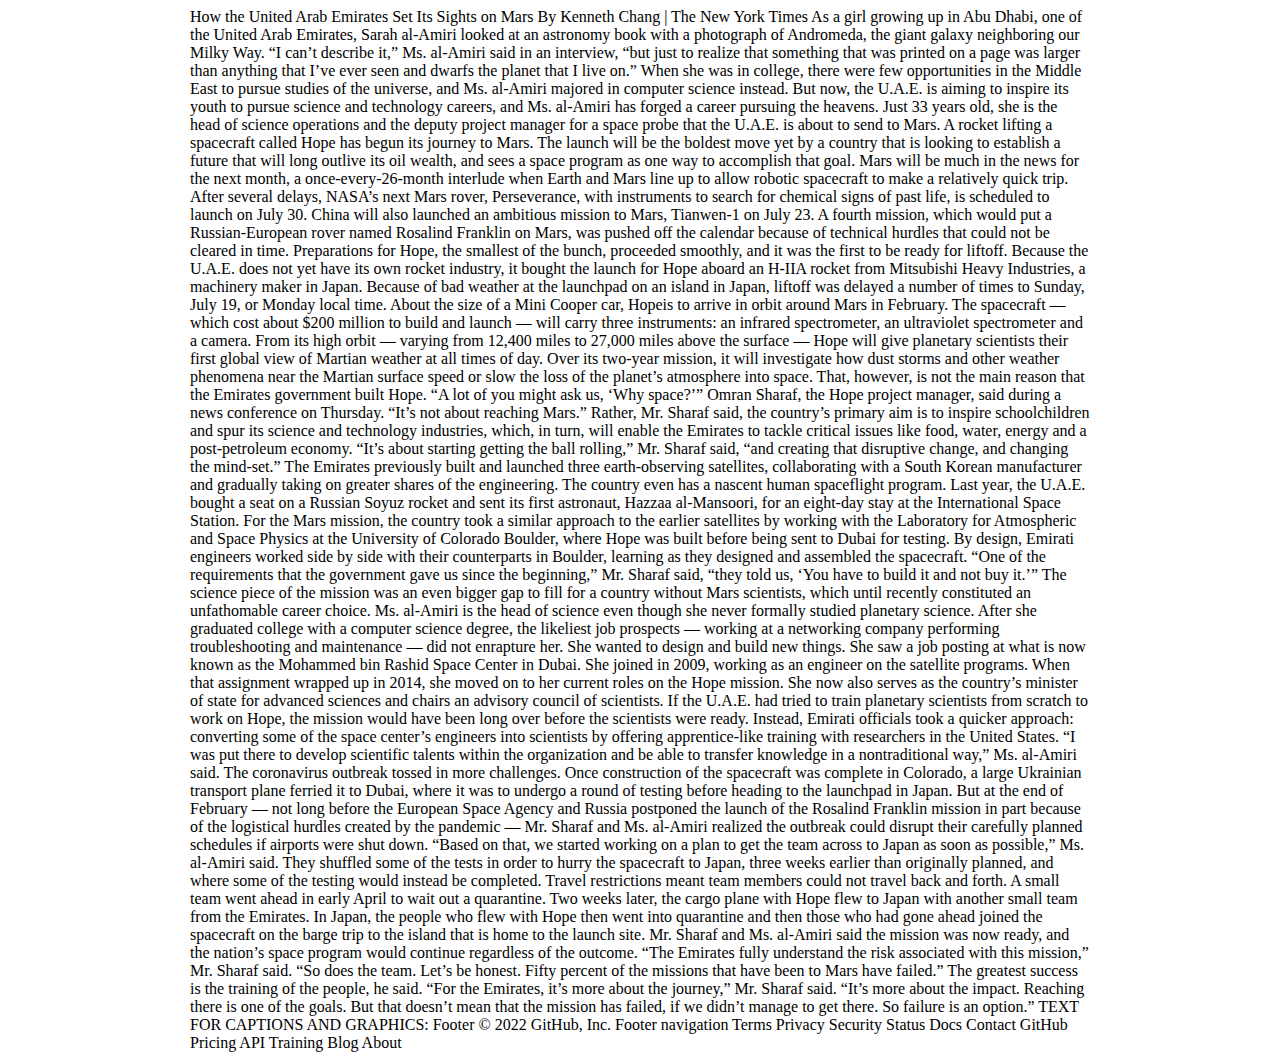
==== reeder_layout/index.html @ b531c31a "i" ====
<!DOCTYPE html>
<html>
    <head>
        <link rel="stylesheet" href="stylesheet.css">
        <title></title>
    </head>
    <body>
        <div id="content">
        How the United Arab Emirates Set Its Sights on Mars

By Kenneth Chang | The New York Times

As a girl growing up in Abu Dhabi, one of the United Arab Emirates, Sarah al-Amiri looked at an astronomy book with a photograph of Andromeda, the giant galaxy neighboring our Milky Way.

“I can’t describe it,” Ms. al-Amiri said in an interview, “but just to realize that something that was printed on a page was larger than anything that I’ve ever seen and dwarfs the planet that I live on.”

When she was in college, there were few opportunities in the Middle East to pursue studies of the universe, and Ms. al-Amiri majored in computer science instead. But now, the U.A.E. is aiming to inspire its youth to pursue science and technology careers, and Ms. al-Amiri has forged a career pursuing the heavens.

Just 33 years old, she is the head of science operations and the deputy project manager for a space probe that the U.A.E. is about to send to Mars.

A rocket lifting a spacecraft called Hope has begun its journey to Mars. The launch will be the boldest move yet by a country that is looking to establish a future that will long outlive its oil wealth, and sees a space program as one way to accomplish that goal.

Mars will be much in the news for the next month, a once-every-26-month interlude when Earth and Mars line up to allow robotic spacecraft to make a relatively quick trip. After several delays, NASA’s next Mars rover, Perseverance, with instruments to search for chemical signs of past life, is scheduled to launch on July 30. China will also launched an ambitious mission to Mars, Tianwen-1 on July 23.

A fourth mission, which would put a Russian-European rover named Rosalind Franklin on Mars, was pushed off the calendar because of technical hurdles that could not be cleared in time.

Preparations for Hope, the smallest of the bunch, proceeded smoothly, and it was the first to be ready for liftoff.

Because the U.A.E. does not yet have its own rocket industry, it bought the launch for Hope aboard an H-IIA rocket from Mitsubishi Heavy Industries, a machinery maker in Japan. Because of bad weather at the launchpad on an island in Japan, liftoff was delayed a number of times to Sunday, July 19, or Monday local time.

About the size of a Mini Cooper car, Hopeis to arrive in orbit around Mars in February. The spacecraft — which cost about $200 million to build and launch — will carry three instruments: an infrared spectrometer, an ultraviolet spectrometer and a camera.

From its high orbit — varying from 12,400 miles to 27,000 miles above the surface — Hope will give planetary scientists their first global view of Martian weather at all times of day. Over its two-year mission, it will investigate how dust storms and other weather phenomena near the Martian surface speed or slow the loss of the planet’s atmosphere into space.

That, however, is not the main reason that the Emirates government built Hope.

“A lot of you might ask us, ‘Why space?’” Omran Sharaf, the Hope project manager, said during a news conference on Thursday. “It’s not about reaching Mars.”

Rather, Mr. Sharaf said, the country’s primary aim is to inspire schoolchildren and spur its science and technology industries, which, in turn, will enable the Emirates to tackle critical issues like food, water, energy and a post-petroleum economy.

“It’s about starting getting the ball rolling,” Mr. Sharaf said, “and creating that disruptive change, and changing the mind-set.”

The Emirates previously built and launched three earth-observing satellites, collaborating with a South Korean manufacturer and gradually taking on greater shares of the engineering. The country even has a nascent human spaceflight program. Last year, the U.A.E. bought a seat on a Russian Soyuz rocket and sent its first astronaut, Hazzaa al-Mansoori, for an eight-day stay at the International Space Station.

For the Mars mission, the country took a similar approach to the earlier satellites by working with the Laboratory for Atmospheric and Space Physics at the University of Colorado Boulder, where Hope was built before being sent to Dubai for testing.

By design, Emirati engineers worked side by side with their counterparts in Boulder, learning as they designed and assembled the spacecraft. “One of the requirements that the government gave us since the beginning,” Mr. Sharaf said, “they told us, ‘You have to build it and not buy it.’”

The science piece of the mission was an even bigger gap to fill for a country without Mars scientists, which until recently constituted an unfathomable career choice.

Ms. al-Amiri is the head of science even though she never formally studied planetary science.

After she graduated college with a computer science degree, the likeliest job prospects — working at a networking company performing troubleshooting and maintenance — did not enrapture her. She wanted to design and build new things.

She saw a job posting at what is now known as the Mohammed bin Rashid Space Center in Dubai. She joined in 2009, working as an engineer on the satellite programs. When that assignment wrapped up in 2014, she moved on to her current roles on the Hope mission.

She now also serves as the country’s minister of state for advanced sciences and chairs an advisory council of scientists.

If the U.A.E. had tried to train planetary scientists from scratch to work on Hope, the mission would have been long over before the scientists were ready. Instead, Emirati officials took a quicker approach: converting some of the space center’s engineers into scientists by offering apprentice-like training with researchers in the United States.

“I was put there to develop scientific talents within the organization and be able to transfer knowledge in a nontraditional way,” Ms. al-Amiri said.

The coronavirus outbreak tossed in more challenges.

Once construction of the spacecraft was complete in Colorado, a large Ukrainian transport plane ferried it to Dubai, where it was to undergo a round of testing before heading to the launchpad in Japan.

But at the end of February — not long before the European Space Agency and Russia postponed the launch of the Rosalind Franklin mission in part because of the logistical hurdles created by the pandemic — Mr. Sharaf and Ms. al-Amiri realized the outbreak could disrupt their carefully planned schedules if airports were shut down.

“Based on that, we started working on a plan to get the team across to Japan as soon as possible,” Ms. al-Amiri said.

They shuffled some of the tests in order to hurry the spacecraft to Japan, three weeks earlier than originally planned, and where some of the testing would instead be completed.

Travel restrictions meant team members could not travel back and forth. A small team went ahead in early April to wait out a quarantine. Two weeks later, the cargo plane with Hope flew to Japan with another small team from the Emirates.

In Japan, the people who flew with Hope then went into quarantine and then those who had gone ahead joined the spacecraft on the barge trip to the island that is home to the launch site.

Mr. Sharaf and Ms. al-Amiri said the mission was now ready, and the nation’s space program would continue regardless of the outcome.

“The Emirates fully understand the risk associated with this mission,” Mr. Sharaf said. “So does the team. Let’s be honest. Fifty percent of the missions that have been to Mars have failed.”

The greatest success is the training of the people, he said.

“For the Emirates, it’s more about the journey,” Mr. Sharaf said. “It’s more about the impact. Reaching there is one of the goals. But that doesn’t mean that the mission has failed, if we didn’t manage to get there. So failure is an option.”


TEXT FOR CAPTIONS AND GRAPHICS:
Footer
© 2022 GitHub, Inc.
Footer navigation
Terms
Privacy
Security
Status
Docs
Contact GitHub
Pricing
API
Training
Blog
About
</div>

    </body>
</html>
---- reeder_layout/stylesheet.css ----
#content {
    margin: 0 auto;
    width: 900px;
}
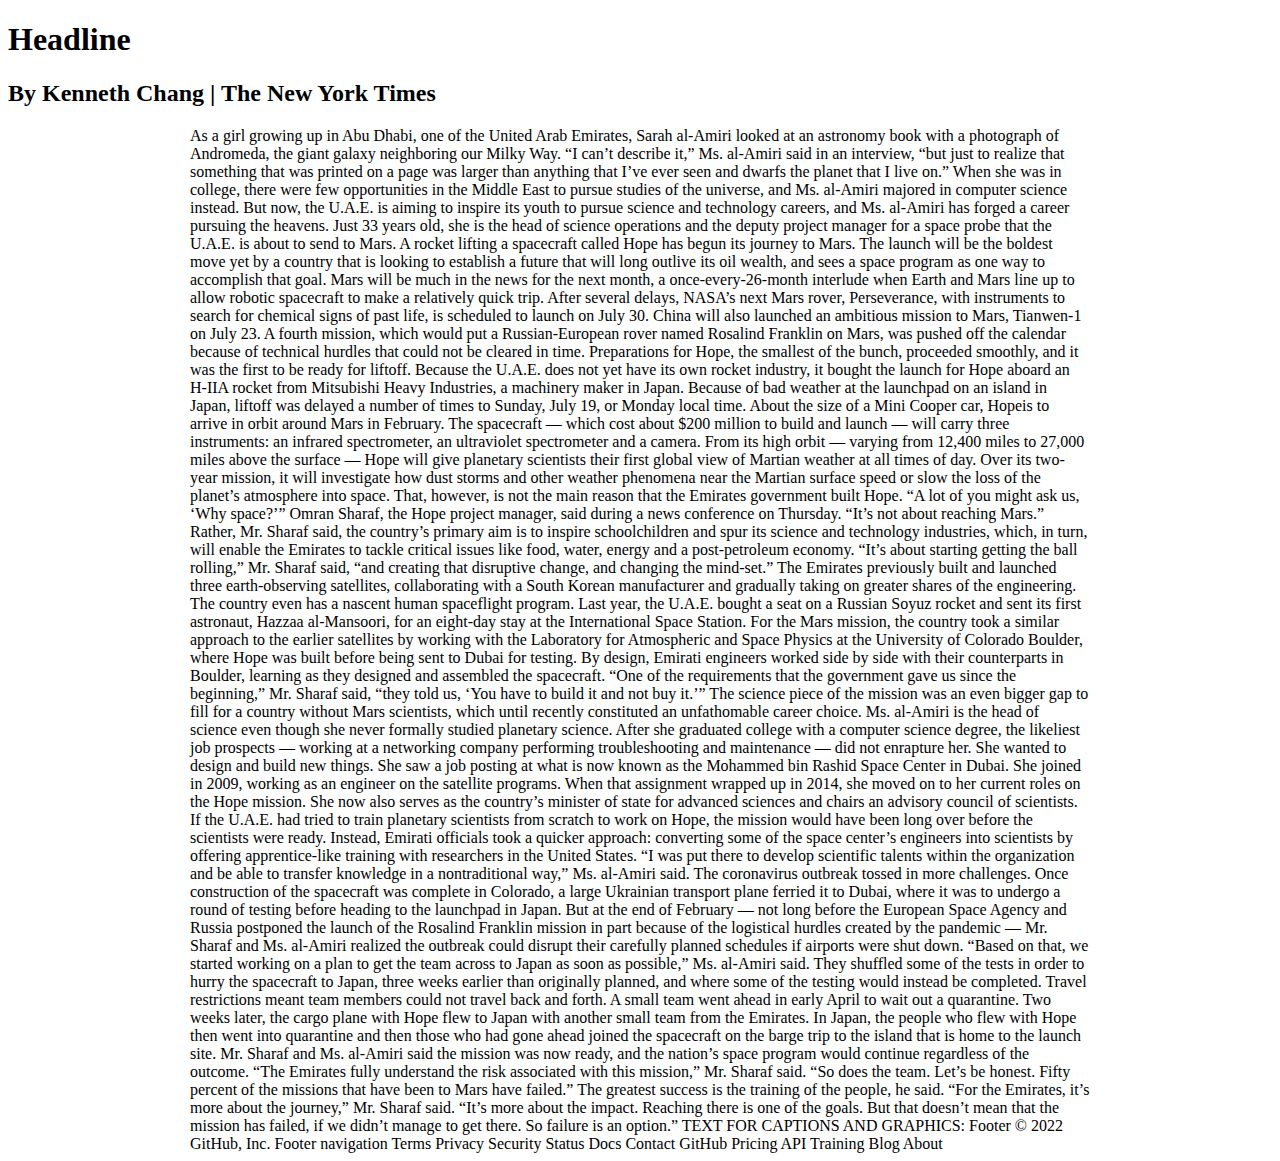
==== commit 0de29bf4: "d" ====
--- a/reeder_layout/index.html
+++ b/reeder_layout/index.html
@@ -3,12 +3,21 @@
     <head>
         <link rel="stylesheet" href="stylesheet.css">
         <title></title>
+    </div>
     </head>
+    <h1>
+        <div id="headline">
+        Headline
+        </div>
+    </h1>
+    <h2>
+        <div id="byline">
+            By Kenneth Chang | The New York Times
+        </div>
+    </h2>
     <body>
         <div id="content">
-        How the United Arab Emirates Set Its Sights on Mars
 
-By Kenneth Chang | The New York Times
 
 As a girl growing up in Abu Dhabi, one of the United Arab Emirates, Sarah al-Amiri looked at an astronomy book with a photograph of Andromeda, the giant galaxy neighboring our Milky Way.
 
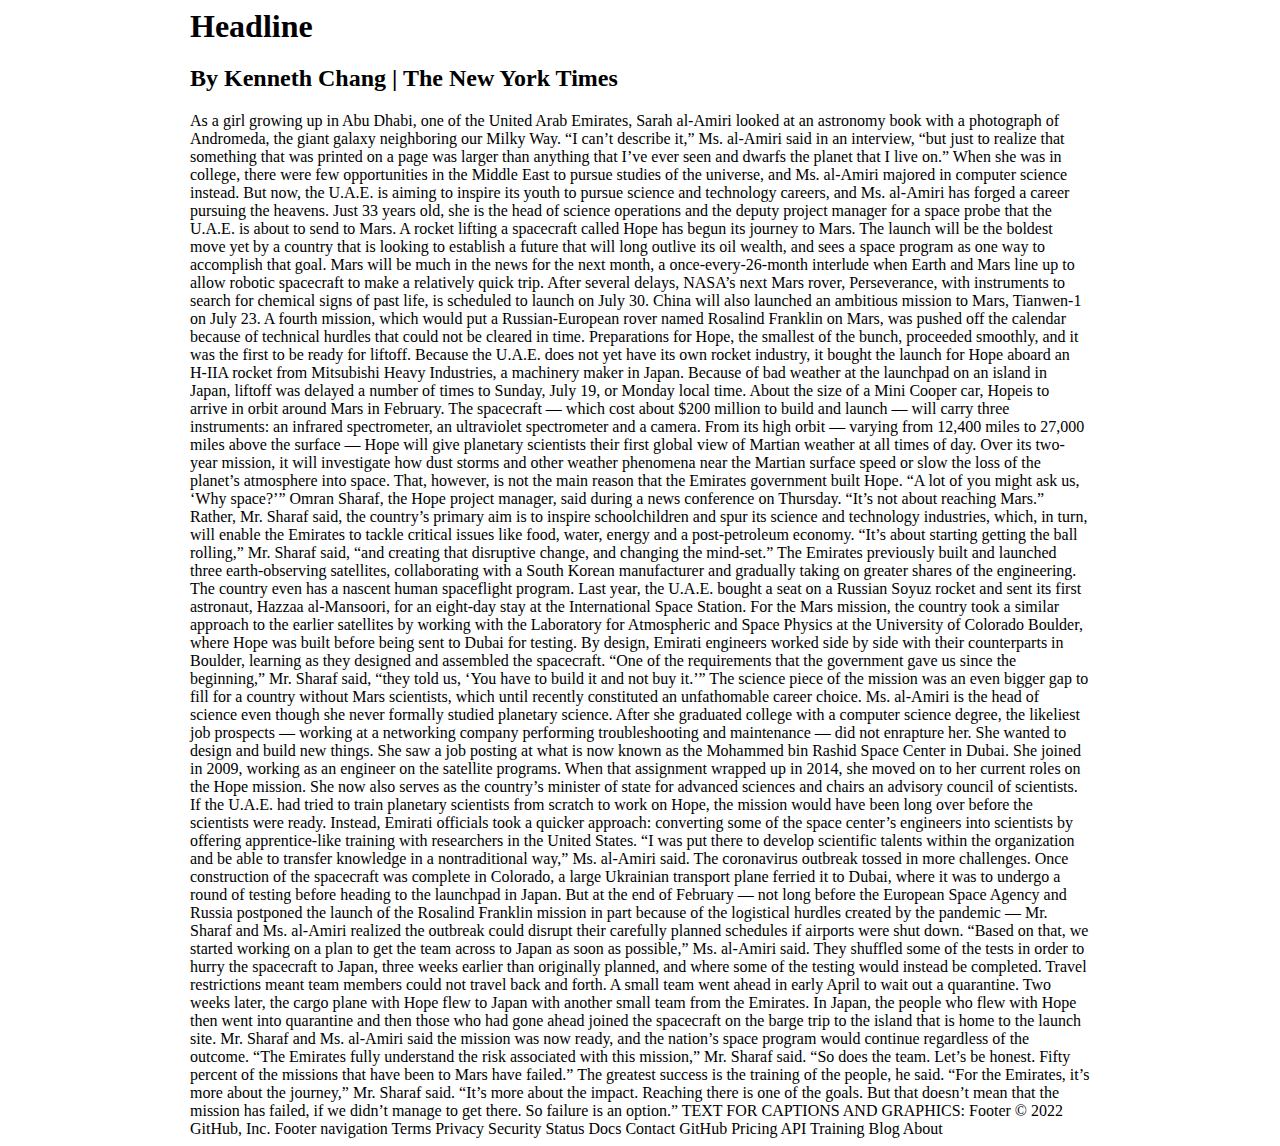
==== commit cb8f63cf: "Update index.html" ====
--- a/reeder_layout/index.html
+++ b/reeder_layout/index.html
@@ -3,8 +3,9 @@
     <head>
         <link rel="stylesheet" href="stylesheet.css">
         <title></title>
-    </div>
+    
     </head>
+    <div id="content">
     <h1>
         <div id="headline">
         Headline
@@ -16,7 +17,7 @@
         </div>
     </h2>
     <body>
-        <div id="content">
+    
 
 
 As a girl growing up in Abu Dhabi, one of the United Arab Emirates, Sarah al-Amiri looked at an astronomy book with a photograph of Andromeda, the giant galaxy neighboring our Milky Way.
--- a/reeder_layout/stylesheet.css
+++ b/reeder_layout/stylesheet.css
@@ -1,4 +1,8 @@
 #content {
     margin: 0 auto;
     width: 900px;
+}
+h1 {
+    margin: 0 auto;
+    width: 900px;
 }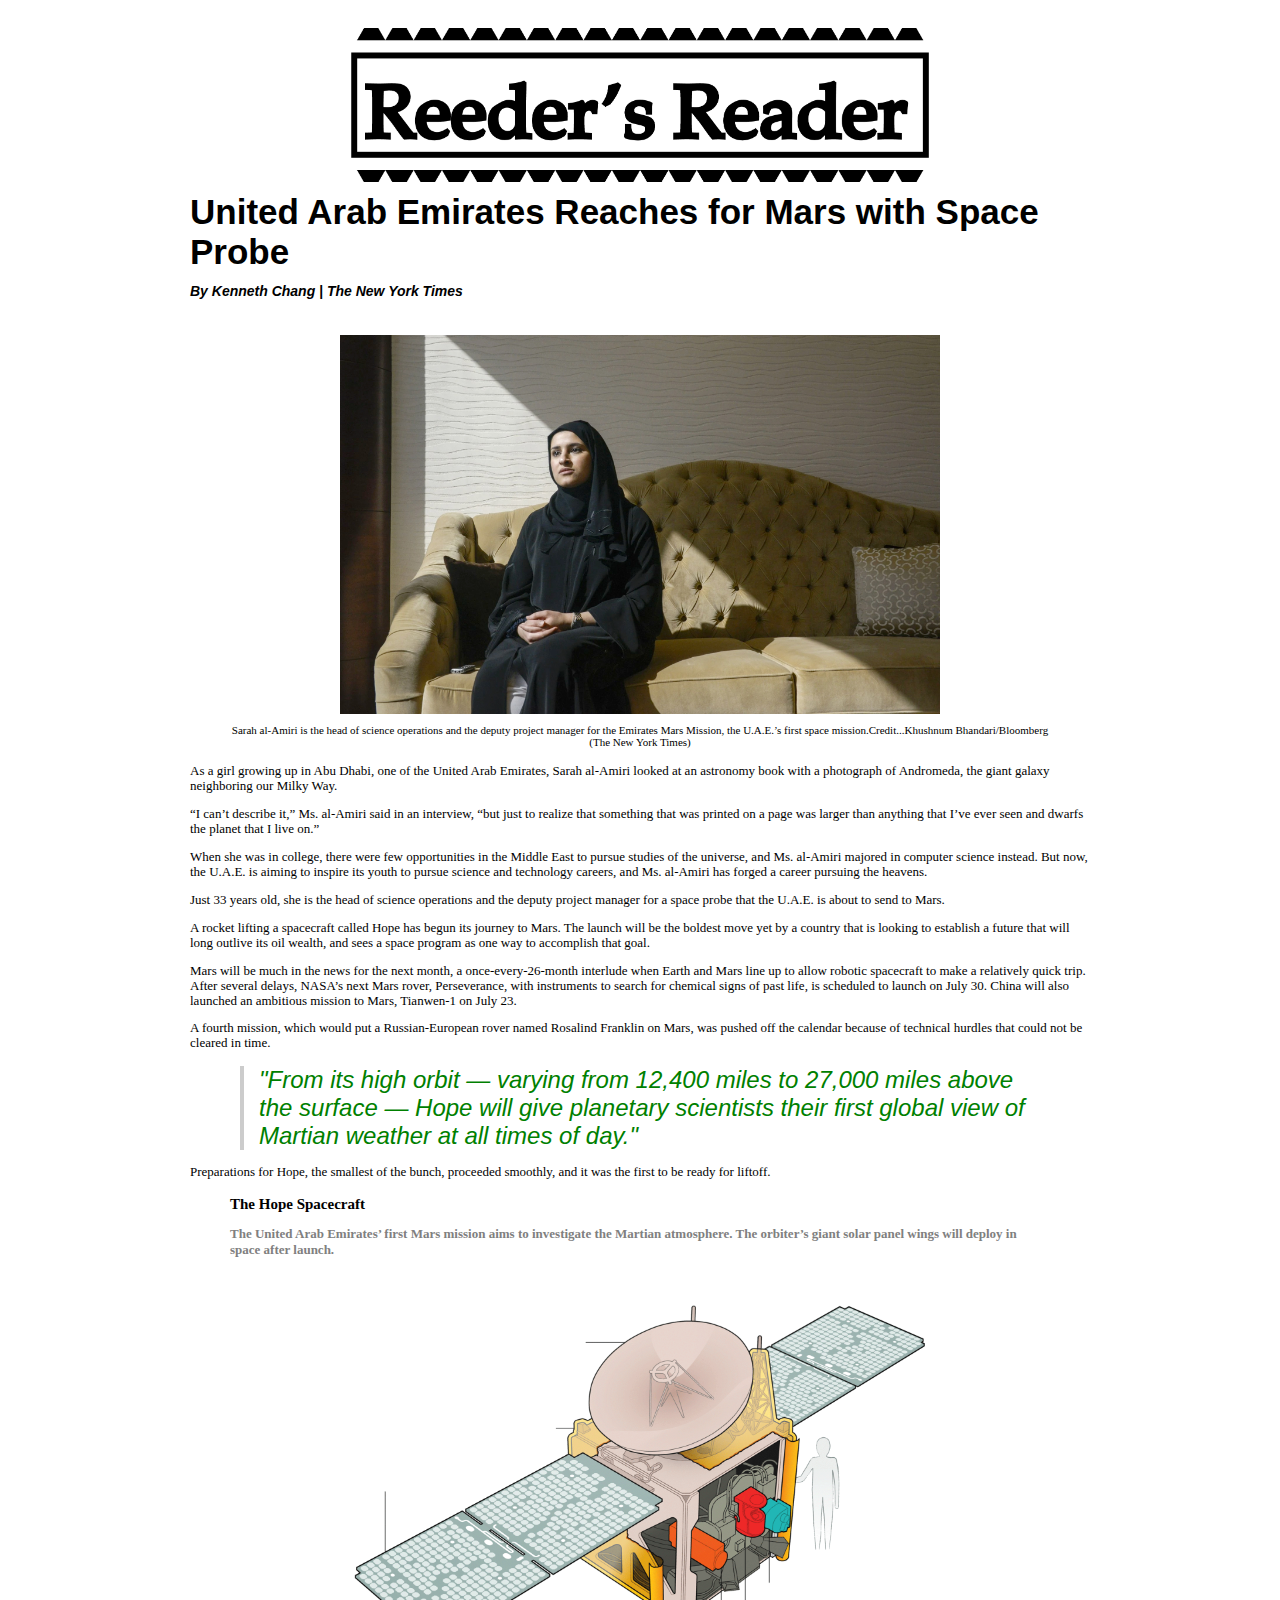
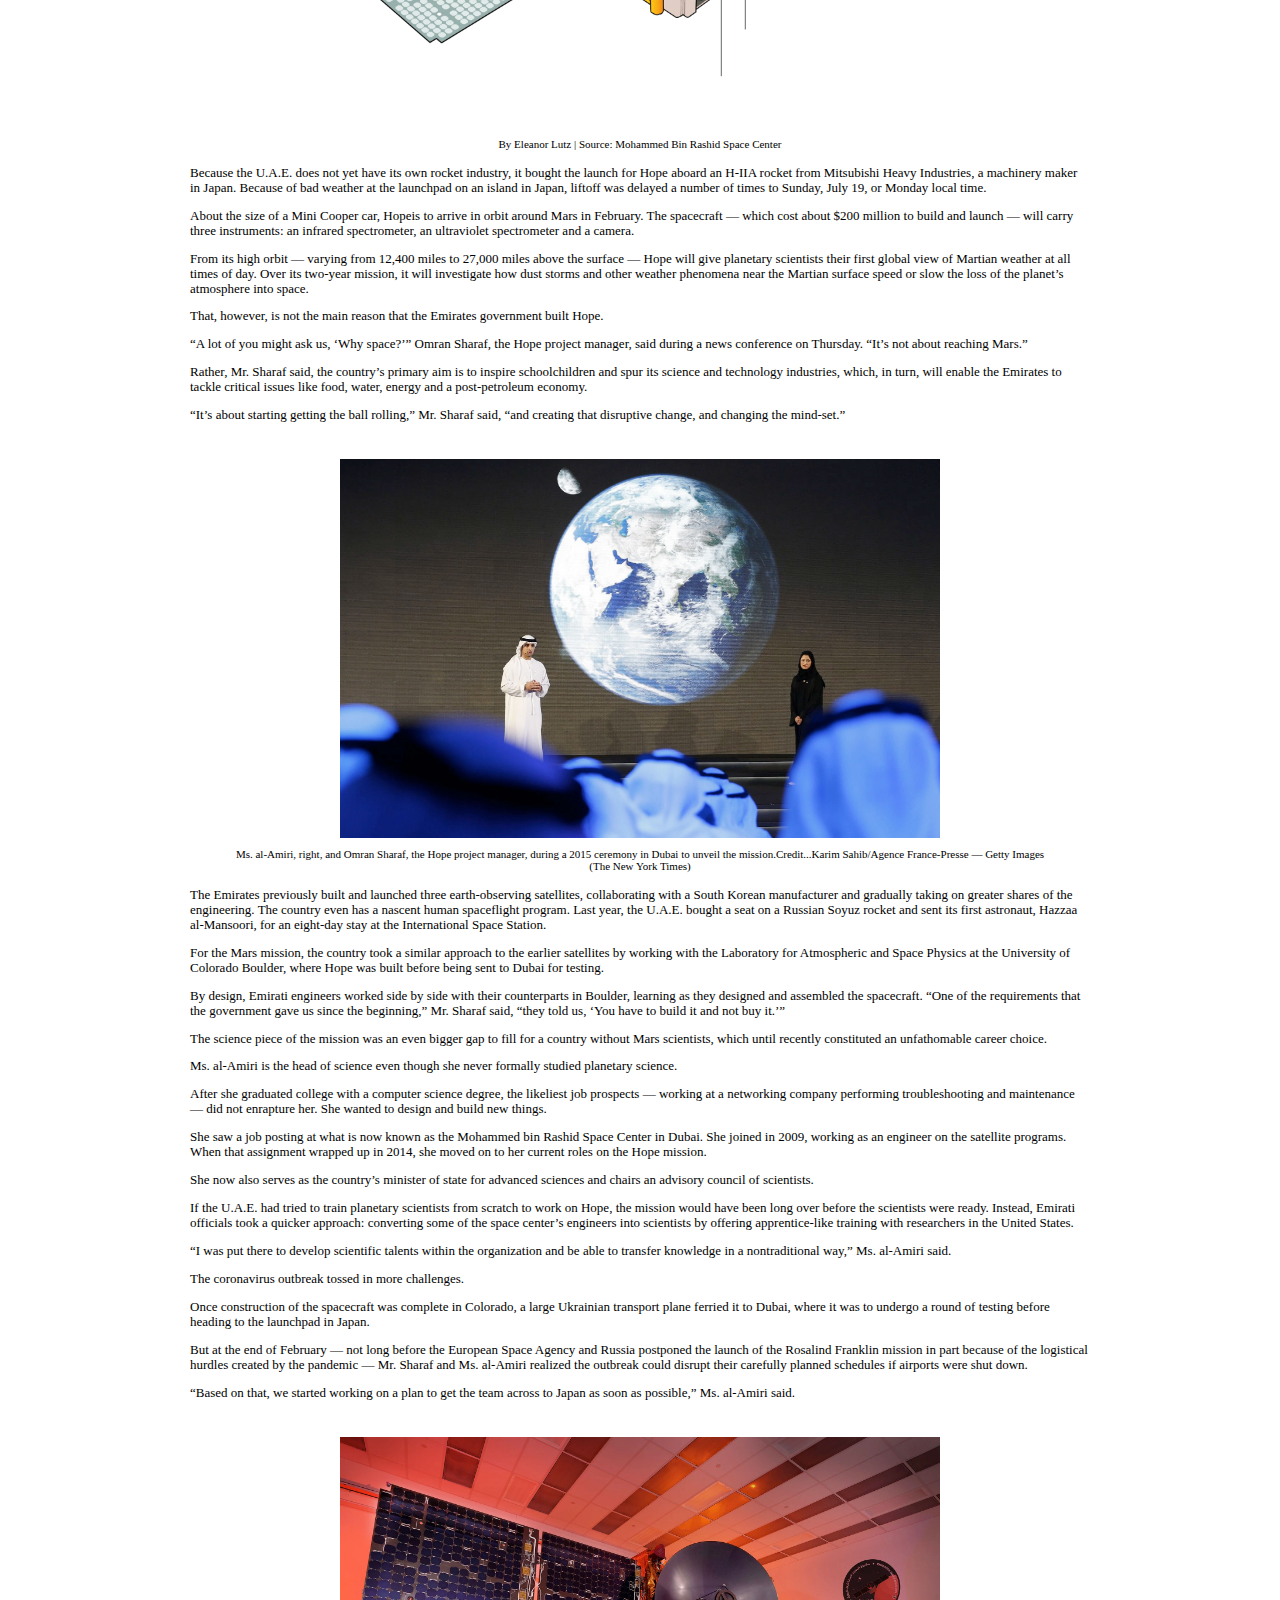
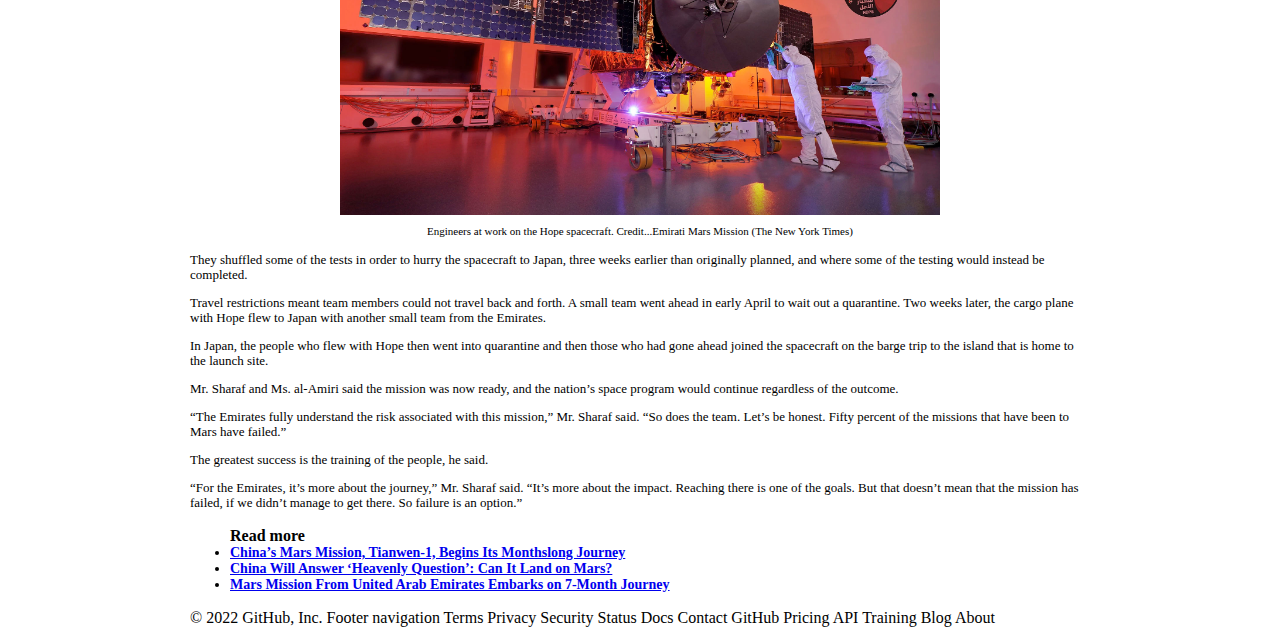
==== commit 8ab9f9de: "j" ====
--- a/reeder_layout/index.html
+++ b/reeder_layout/index.html
@@ -5,96 +5,111 @@
         <title></title>
     
     </head>
+    <img src="images/fake-masthead.png">
     <div id="content">
-    <h1>
-        <div id="headline">
-        Headline
-        </div>
-    </h1>
-    <h2>
-        <div id="byline">
-            By Kenneth Chang | The New York Times
-        </div>
-    </h2>
+    <h1>United Arab Emirates Reaches for Mars with Space Probe</h1>
+    <h2 id="byline">By Kenneth Chang | The New York Times</h2>
     <body>
     
+<figure> 
+    <img src="images/uae-mars1.jpeg">
+    <figcaption>Sarah al-Amiri is the head of science operations and the deputy project manager for the Emirates Mars Mission, the U.A.E.’s first space mission.Credit...Khushnum Bhandari/Bloomberg (The New York Times)</figcaption>
+</figure>
 
+<p>
+As a girl growing up in Abu Dhabi, one of the United Arab Emirates, Sarah al-Amiri looked at an astronomy book with a photograph of Andromeda, the giant galaxy neighboring our Milky Way.</p>
+<p>
+“I can’t describe it,” Ms. al-Amiri said in an interview, “but just to realize that something that was printed on a page was larger than anything that I’ve ever seen and dwarfs the planet that I live on.”</p>
+<p>
+When she was in college, there were few opportunities in the Middle East to pursue studies of the universe, and Ms. al-Amiri majored in computer science instead. But now, the U.A.E. is aiming to inspire its youth to pursue science and technology careers, and Ms. al-Amiri has forged a career pursuing the heavens.</p>
+<p>
+Just 33 years old, she is the head of science operations and the deputy project manager for a space probe that the U.A.E. is about to send to Mars.</p>
+<p>
+A rocket lifting a spacecraft called Hope has begun its journey to Mars. The launch will be the boldest move yet by a country that is looking to establish a future that will long outlive its oil wealth, and sees a space program as one way to accomplish that goal.</p>
+<p>
+Mars will be much in the news for the next month, a once-every-26-month interlude when Earth and Mars line up to allow robotic spacecraft to make a relatively quick trip. After several delays, NASA’s next Mars rover, Perseverance, with instruments to search for chemical signs of past life, is scheduled to launch on July 30. China will also launched an ambitious mission to Mars, Tianwen-1 on July 23.</p>
+<p>
+A fourth mission, which would put a Russian-European rover named Rosalind Franklin on Mars, was pushed off the calendar because of technical hurdles that could not be cleared in time.</p>
+<blockquote>"From its high orbit — varying from 12,400 miles to 27,000 miles above the surface — Hope will give planetary scientists their first global view of Martian weather at all times of day."</blockquote>
+<p>
+Preparations for Hope, the smallest of the bunch, proceeded smoothly, and it was the first to be ready for liftoff.</p>
+<figure>
+    <h2>The Hope Spacecraft</h2>
+    <h3>The United Arab Emirates’ first Mars mission aims to investigate the Martian atmosphere. The orbiter’s giant solar panel wings will deploy in space after launch.</h3>
+    <img src="images/hope-spacecraft-graphic.gif">
+    <figcaption>By Eleanor Lutz | Source: Mohammed Bin Rashid Space Center</figcaption>
+</figure>
+<p>
+Because the U.A.E. does not yet have its own rocket industry, it bought the launch for Hope aboard an H-IIA rocket from Mitsubishi Heavy Industries, a machinery maker in Japan. Because of bad weather at the launchpad on an island in Japan, liftoff was delayed a number of times to Sunday, July 19, or Monday local time.</p>
+<p>
+About the size of a Mini Cooper car, Hopeis to arrive in orbit around Mars in February. The spacecraft — which cost about $200 million to build and launch — will carry three instruments: an infrared spectrometer, an ultraviolet spectrometer and a camera.</p>
+<p>
+From its high orbit — varying from 12,400 miles to 27,000 miles above the surface — Hope will give planetary scientists their first global view of Martian weather at all times of day. Over its two-year mission, it will investigate how dust storms and other weather phenomena near the Martian surface speed or slow the loss of the planet’s atmosphere into space.</p>
+<p>
+That, however, is not the main reason that the Emirates government built Hope.
+</p>
+<p>
+“A lot of you might ask us, ‘Why space?’” Omran Sharaf, the Hope project manager, said during a news conference on Thursday. “It’s not about reaching Mars.”</p>
+<p>
+Rather, Mr. Sharaf said, the country’s primary aim is to inspire schoolchildren and spur its science and technology industries, which, in turn, will enable the Emirates to tackle critical issues like food, water, energy and a post-petroleum economy.</p>
+<p>
+“It’s about starting getting the ball rolling,” Mr. Sharaf said, “and creating that disruptive change, and changing the mind-set.”</p>
+<figure>
+    <img src="images/uae-mars2.jpeg">
+    <figcaption>Ms. al-Amiri, right, and Omran Sharaf, the Hope project manager, during a 2015 ceremony in Dubai to unveil the mission.Credit...Karim Sahib/Agence France-Presse — Getty Images (The New York Times)</figcaption>
+</figure>
+<p>
+The Emirates previously built and launched three earth-observing satellites, collaborating with a South Korean manufacturer and gradually taking on greater shares of the engineering. The country even has a nascent human spaceflight program. Last year, the U.A.E. bought a seat on a Russian Soyuz rocket and sent its first astronaut, Hazzaa al-Mansoori, for an eight-day stay at the International Space Station.</p>
+<p>
+For the Mars mission, the country took a similar approach to the earlier satellites by working with the Laboratory for Atmospheric and Space Physics at the University of Colorado Boulder, where Hope was built before being sent to Dubai for testing.</p>
+<p>
+By design, Emirati engineers worked side by side with their counterparts in Boulder, learning as they designed and assembled the spacecraft. “One of the requirements that the government gave us since the beginning,” Mr. Sharaf said, “they told us, ‘You have to build it and not buy it.’”</p>
+<p>
+The science piece of the mission was an even bigger gap to fill for a country without Mars scientists, which until recently constituted an unfathomable career choice.</p>
+<p>
+Ms. al-Amiri is the head of science even though she never formally studied planetary science.</p>
+<p>
+After she graduated college with a computer science degree, the likeliest job prospects — working at a networking company performing troubleshooting and maintenance — did not enrapture her. She wanted to design and build new things.</p>
+<p>
+She saw a job posting at what is now known as the Mohammed bin Rashid Space Center in Dubai. She joined in 2009, working as an engineer on the satellite programs. When that assignment wrapped up in 2014, she moved on to her current roles on the Hope mission.</p>
+<p>
+She now also serves as the country’s minister of state for advanced sciences and chairs an advisory council of scientists.</p>
+<p>
+If the U.A.E. had tried to train planetary scientists from scratch to work on Hope, the mission would have been long over before the scientists were ready. Instead, Emirati officials took a quicker approach: converting some of the space center’s engineers into scientists by offering apprentice-like training with researchers in the United States.</p>
+<p>
+“I was put there to develop scientific talents within the organization and be able to transfer knowledge in a nontraditional way,” Ms. al-Amiri said.</p>
+<p>
+The coronavirus outbreak tossed in more challenges.</p>
+<p>
+Once construction of the spacecraft was complete in Colorado, a large Ukrainian transport plane ferried it to Dubai, where it was to undergo a round of testing before heading to the launchpad in Japan.</p>
+<p>
+But at the end of February — not long before the European Space Agency and Russia postponed the launch of the Rosalind Franklin mission in part because of the logistical hurdles created by the pandemic — Mr. Sharaf and Ms. al-Amiri realized the outbreak could disrupt their carefully planned schedules if airports were shut down.</p>
+<p>
+“Based on that, we started working on a plan to get the team across to Japan as soon as possible,” Ms. al-Amiri said.</p>
+<figure>
+    <img src="images/uae-mars3.jpeg">
+    <figcaption>Engineers at work on the Hope spacecraft. Credit...Emirati Mars Mission (The New York Times)</figcaption>
+</figure>
+<p>
+They shuffled some of the tests in order to hurry the spacecraft to Japan, three weeks earlier than originally planned, and where some of the testing would instead be completed.</p>
+<p>
+Travel restrictions meant team members could not travel back and forth. A small team went ahead in early April to wait out a quarantine. Two weeks later, the cargo plane with Hope flew to Japan with another small team from the Emirates.</p>
+<p>
+In Japan, the people who flew with Hope then went into quarantine and then those who had gone ahead joined the spacecraft on the barge trip to the island that is home to the launch site.</p>
+<p>
+Mr. Sharaf and Ms. al-Amiri said the mission was now ready, and the nation’s space program would continue regardless of the outcome.</p>
+<p>
+“The Emirates fully understand the risk associated with this mission,” Mr. Sharaf said. “So does the team. Let’s be honest. Fifty percent of the missions that have been to Mars have failed.”</p>
+<p>
+The greatest success is the training of the people, he said.</p>
+<p>
+“For the Emirates, it’s more about the journey,” Mr. Sharaf said. “It’s more about the impact. Reaching there is one of the goals. But that doesn’t mean that the mission has failed, if we didn’t manage to get there. So failure is an option.”</p>
+<ul>Read more
+    <li> <a href="https://www.nytimes.com/2020/07/22/science/mars-china-launch.html?action=click&block=associated_collection_recirc&impression_id=8fa169b0-cd41-11ea-9e45-6dfedec6de97&index=0&pgtype=Article&region=footer">China’s Mars Mission, Tianwen-1, Begins Its Monthslong Journey</a></li>
+    <li><a href="https://www.nytimes.com/2020/07/22/science/china-mars-mission.html?action=click&block=associated_collection_recirc&impression_id=8fa169b1-cd41-11ea-9e45-6dfedec6de97&index=1&pgtype=Article&region=footer">China Will Answer ‘Heavenly Question’: Can It Land on Mars?</a></li>
+    <li><a href="https://www.nytimes.com/2020/07/19/science/emirates-mars-mission.html?action=click&block=associated_collection_recirc&impression_id=8fa169b2-cd41-11ea-9e45-6dfedec6de97&index=2&pgtype=Article&region=footer">Mars Mission From United Arab Emirates Embarks on 7-Month Journey</a></li>
+</ul>
 
-As a girl growing up in Abu Dhabi, one of the United Arab Emirates, Sarah al-Amiri looked at an astronomy book with a photograph of Andromeda, the giant galaxy neighboring our Milky Way.
-
-“I can’t describe it,” Ms. al-Amiri said in an interview, “but just to realize that something that was printed on a page was larger than anything that I’ve ever seen and dwarfs the planet that I live on.”
-
-When she was in college, there were few opportunities in the Middle East to pursue studies of the universe, and Ms. al-Amiri majored in computer science instead. But now, the U.A.E. is aiming to inspire its youth to pursue science and technology careers, and Ms. al-Amiri has forged a career pursuing the heavens.
-
-Just 33 years old, she is the head of science operations and the deputy project manager for a space probe that the U.A.E. is about to send to Mars.
-
-A rocket lifting a spacecraft called Hope has begun its journey to Mars. The launch will be the boldest move yet by a country that is looking to establish a future that will long outlive its oil wealth, and sees a space program as one way to accomplish that goal.
-
-Mars will be much in the news for the next month, a once-every-26-month interlude when Earth and Mars line up to allow robotic spacecraft to make a relatively quick trip. After several delays, NASA’s next Mars rover, Perseverance, with instruments to search for chemical signs of past life, is scheduled to launch on July 30. China will also launched an ambitious mission to Mars, Tianwen-1 on July 23.
-
-A fourth mission, which would put a Russian-European rover named Rosalind Franklin on Mars, was pushed off the calendar because of technical hurdles that could not be cleared in time.
-
-Preparations for Hope, the smallest of the bunch, proceeded smoothly, and it was the first to be ready for liftoff.
-
-Because the U.A.E. does not yet have its own rocket industry, it bought the launch for Hope aboard an H-IIA rocket from Mitsubishi Heavy Industries, a machinery maker in Japan. Because of bad weather at the launchpad on an island in Japan, liftoff was delayed a number of times to Sunday, July 19, or Monday local time.
-
-About the size of a Mini Cooper car, Hopeis to arrive in orbit around Mars in February. The spacecraft — which cost about $200 million to build and launch — will carry three instruments: an infrared spectrometer, an ultraviolet spectrometer and a camera.
-
-From its high orbit — varying from 12,400 miles to 27,000 miles above the surface — Hope will give planetary scientists their first global view of Martian weather at all times of day. Over its two-year mission, it will investigate how dust storms and other weather phenomena near the Martian surface speed or slow the loss of the planet’s atmosphere into space.
-
-That, however, is not the main reason that the Emirates government built Hope.
-
-“A lot of you might ask us, ‘Why space?’” Omran Sharaf, the Hope project manager, said during a news conference on Thursday. “It’s not about reaching Mars.”
-
-Rather, Mr. Sharaf said, the country’s primary aim is to inspire schoolchildren and spur its science and technology industries, which, in turn, will enable the Emirates to tackle critical issues like food, water, energy and a post-petroleum economy.
-
-“It’s about starting getting the ball rolling,” Mr. Sharaf said, “and creating that disruptive change, and changing the mind-set.”
-
-The Emirates previously built and launched three earth-observing satellites, collaborating with a South Korean manufacturer and gradually taking on greater shares of the engineering. The country even has a nascent human spaceflight program. Last year, the U.A.E. bought a seat on a Russian Soyuz rocket and sent its first astronaut, Hazzaa al-Mansoori, for an eight-day stay at the International Space Station.
-
-For the Mars mission, the country took a similar approach to the earlier satellites by working with the Laboratory for Atmospheric and Space Physics at the University of Colorado Boulder, where Hope was built before being sent to Dubai for testing.
-
-By design, Emirati engineers worked side by side with their counterparts in Boulder, learning as they designed and assembled the spacecraft. “One of the requirements that the government gave us since the beginning,” Mr. Sharaf said, “they told us, ‘You have to build it and not buy it.’”
-
-The science piece of the mission was an even bigger gap to fill for a country without Mars scientists, which until recently constituted an unfathomable career choice.
-
-Ms. al-Amiri is the head of science even though she never formally studied planetary science.
-
-After she graduated college with a computer science degree, the likeliest job prospects — working at a networking company performing troubleshooting and maintenance — did not enrapture her. She wanted to design and build new things.
-
-She saw a job posting at what is now known as the Mohammed bin Rashid Space Center in Dubai. She joined in 2009, working as an engineer on the satellite programs. When that assignment wrapped up in 2014, she moved on to her current roles on the Hope mission.
-
-She now also serves as the country’s minister of state for advanced sciences and chairs an advisory council of scientists.
-
-If the U.A.E. had tried to train planetary scientists from scratch to work on Hope, the mission would have been long over before the scientists were ready. Instead, Emirati officials took a quicker approach: converting some of the space center’s engineers into scientists by offering apprentice-like training with researchers in the United States.
-
-“I was put there to develop scientific talents within the organization and be able to transfer knowledge in a nontraditional way,” Ms. al-Amiri said.
-
-The coronavirus outbreak tossed in more challenges.
-
-Once construction of the spacecraft was complete in Colorado, a large Ukrainian transport plane ferried it to Dubai, where it was to undergo a round of testing before heading to the launchpad in Japan.
-
-But at the end of February — not long before the European Space Agency and Russia postponed the launch of the Rosalind Franklin mission in part because of the logistical hurdles created by the pandemic — Mr. Sharaf and Ms. al-Amiri realized the outbreak could disrupt their carefully planned schedules if airports were shut down.
-
-“Based on that, we started working on a plan to get the team across to Japan as soon as possible,” Ms. al-Amiri said.
-
-They shuffled some of the tests in order to hurry the spacecraft to Japan, three weeks earlier than originally planned, and where some of the testing would instead be completed.
-
-Travel restrictions meant team members could not travel back and forth. A small team went ahead in early April to wait out a quarantine. Two weeks later, the cargo plane with Hope flew to Japan with another small team from the Emirates.
-
-In Japan, the people who flew with Hope then went into quarantine and then those who had gone ahead joined the spacecraft on the barge trip to the island that is home to the launch site.
-
-Mr. Sharaf and Ms. al-Amiri said the mission was now ready, and the nation’s space program would continue regardless of the outcome.
-
-“The Emirates fully understand the risk associated with this mission,” Mr. Sharaf said. “So does the team. Let’s be honest. Fifty percent of the missions that have been to Mars have failed.”
-
-The greatest success is the training of the people, he said.
-
-“For the Emirates, it’s more about the journey,” Mr. Sharaf said. “It’s more about the impact. Reaching there is one of the goals. But that doesn’t mean that the mission has failed, if we didn’t manage to get there. So failure is an option.”
-
-
-TEXT FOR CAPTIONS AND GRAPHICS:
-Footer
 © 2022 GitHub, Inc.
 Footer navigation
 Terms
--- a/reeder_layout/stylesheet.css
+++ b/reeder_layout/stylesheet.css
@@ -5,4 +5,61 @@
 h1 {
     margin: 0 auto;
     width: 900px;
+    font-family: helvetica, sans-serif;
+    font-size: 35px;
+
+}
+#byline{
+    font-family: Helvetica, sans-serif;
+    font-size: 14px;
+    font-style: italic;
+}
+p {
+   font-family: georgia, serif;
+   font-size: 13px;
+   line-height: 1.15;
+   
+}
+img{
+    width: 600px;
+    margin-left: auto;
+    margin-right: auto;
+    display: block;
+    padding-top: 20px;
+    padding-bottom: 10px;
+}
+figcaption{
+    font-family: georgia, serif;
+    font-size: 11px;
+    text-align: center;
+}
+h2{
+    font-family: georgia, serif;
+    font-size: 15px;
+    font-weight: bold;
+}
+h3{
+    font-family: georgia, serif;
+    font-size: 13px;
+    color: gray;
+}
+blockquote{
+    font-family: helvetica, sans-serif;
+    font-style: italic;
+    margin-top: 15px;
+    margin-bottom: 15px;
+    color: green;
+    font-size: x-large;
+    margin-left: 50px; 
+padding-left: 15px; 
+border-left: 4px solid #ccc; 
+}
+ul{
+    font-family: georgia, serif;
+    font-size: 16px;
+    text-align: left;
+    font-weight: bold;
+}
+li{
+    font-size: 14px;
 }